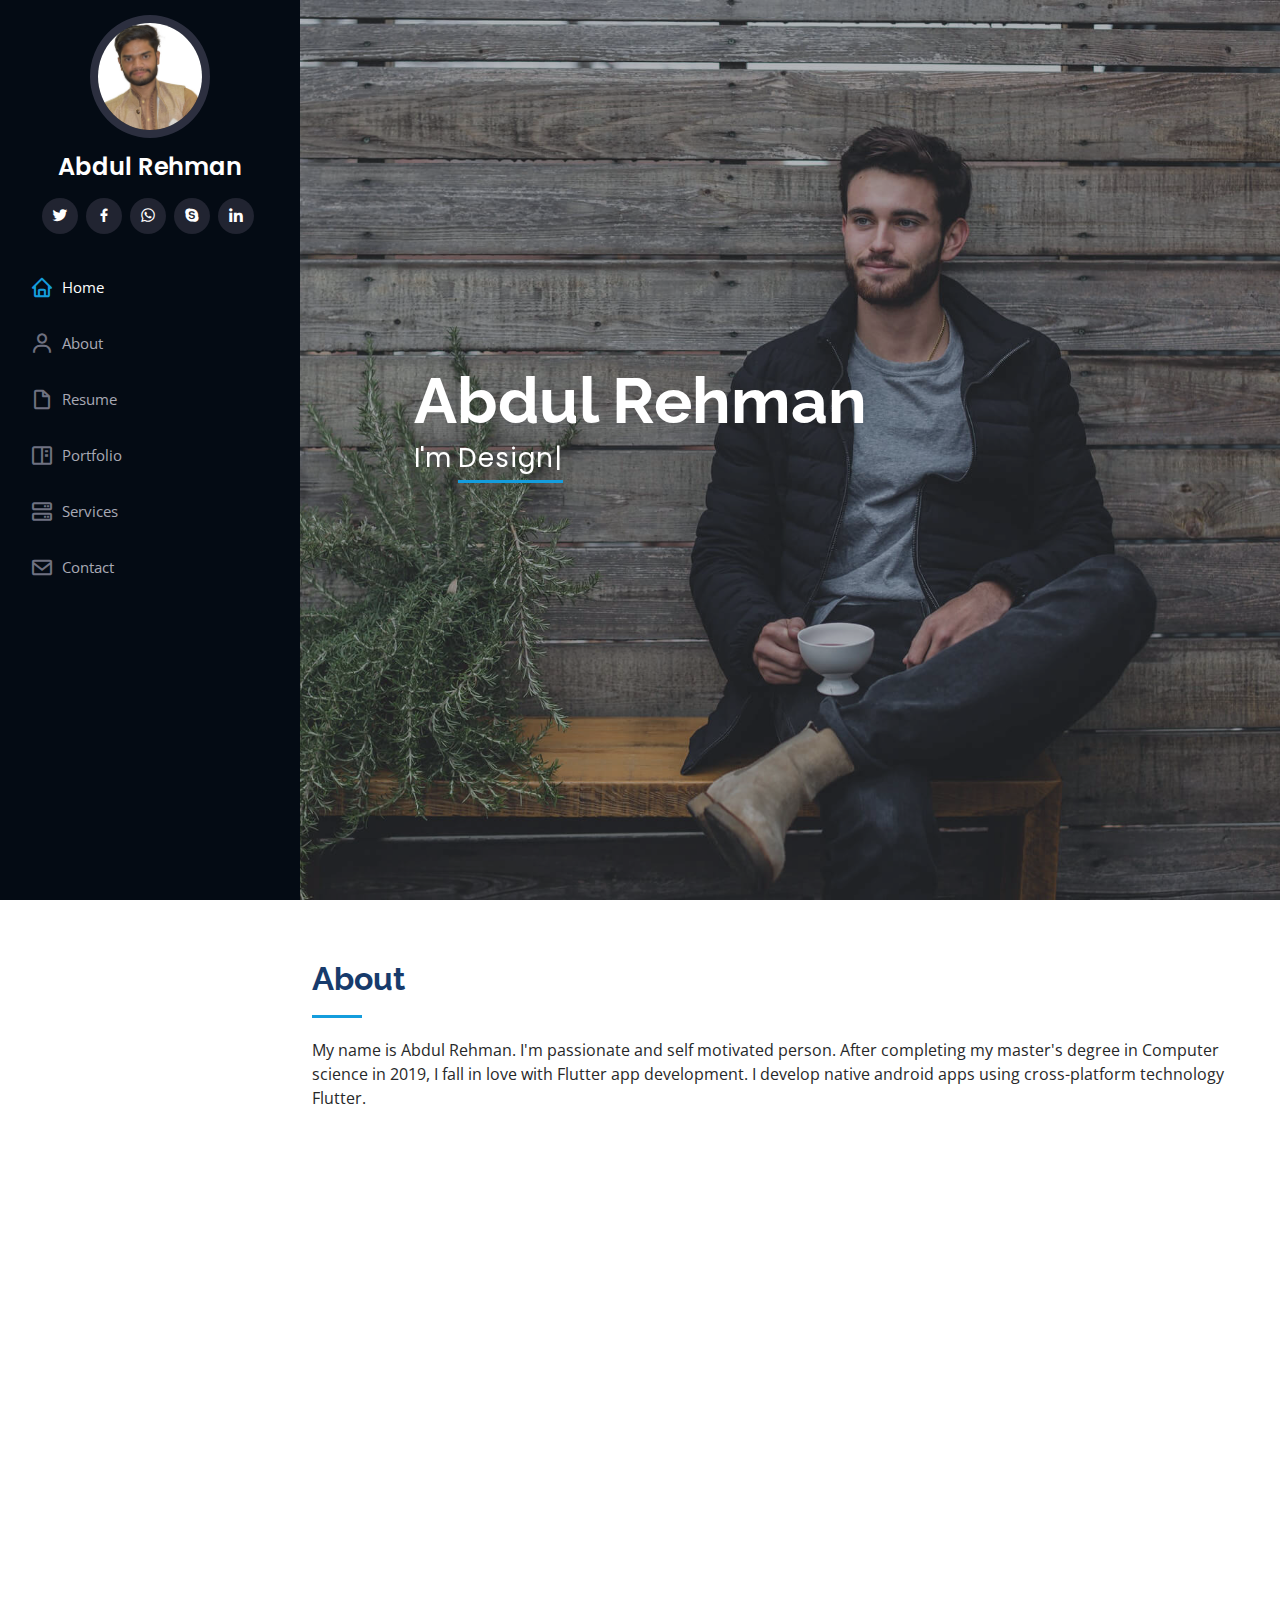
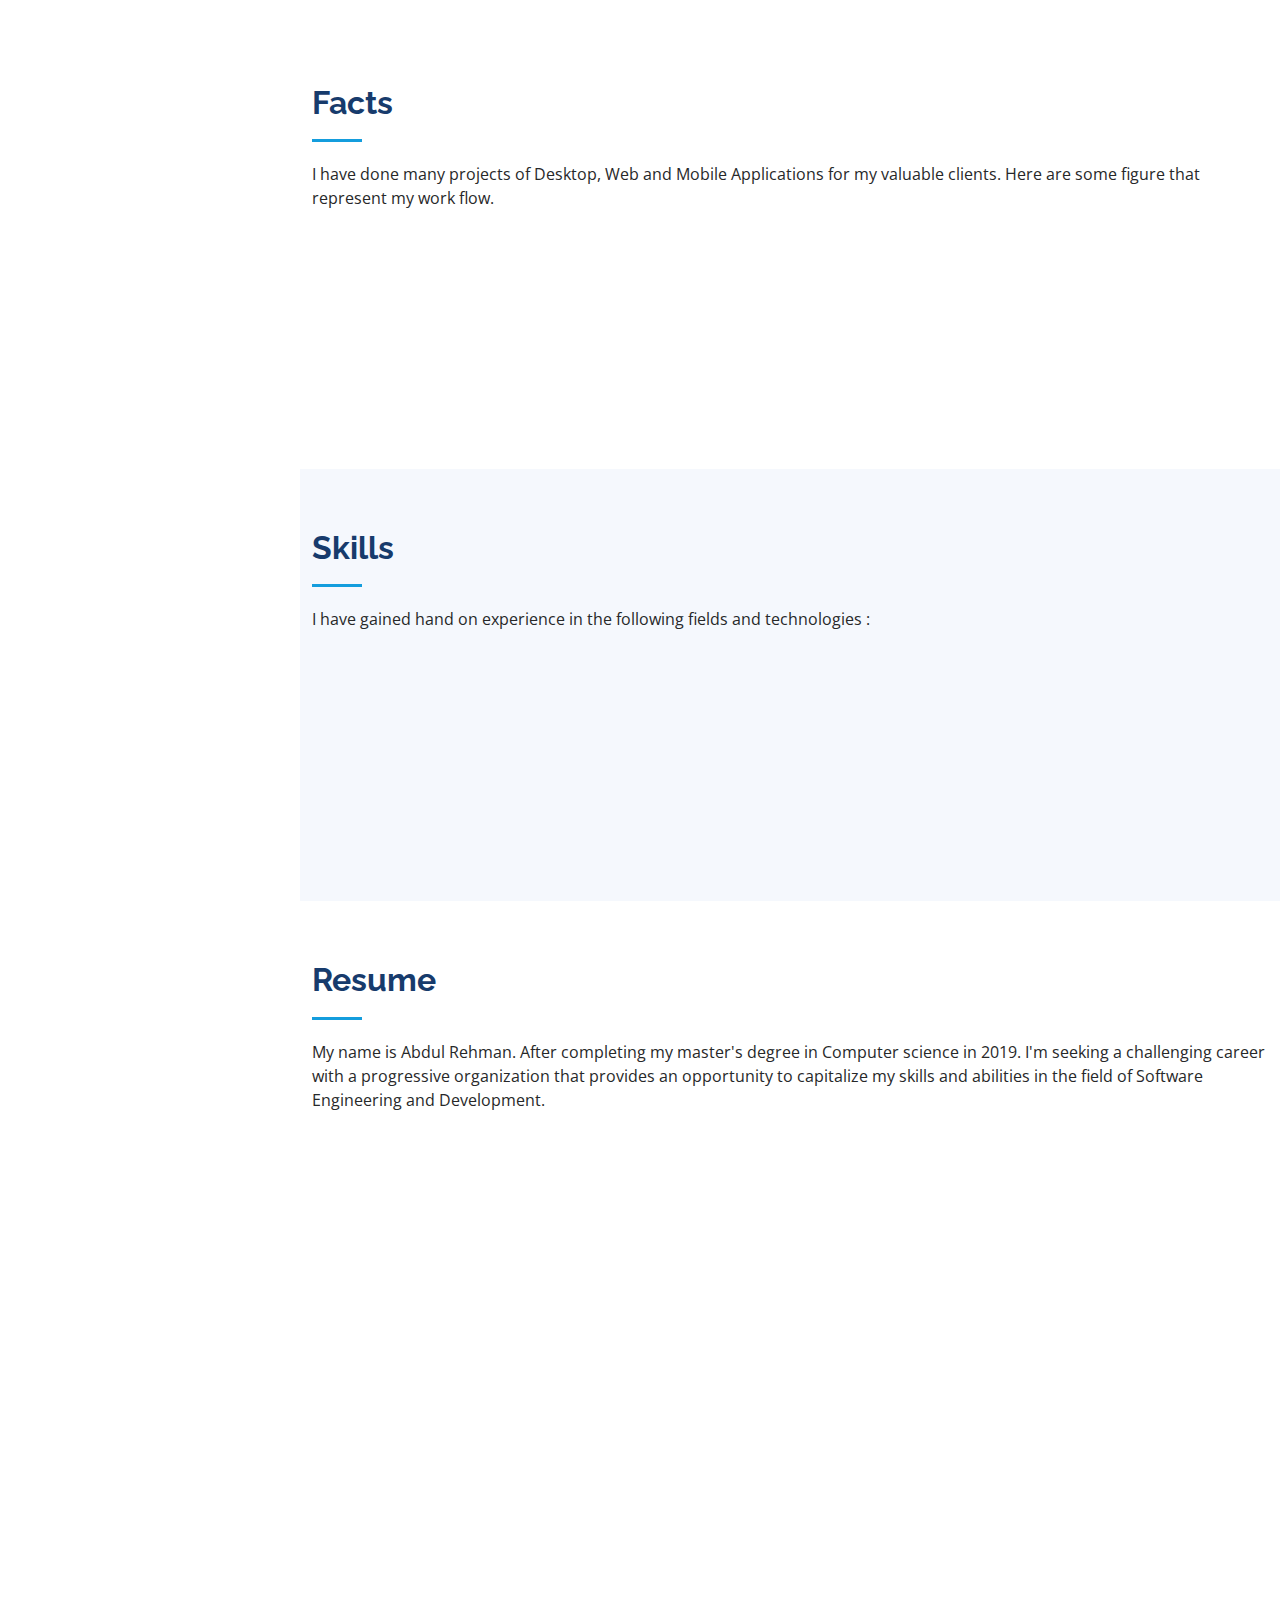
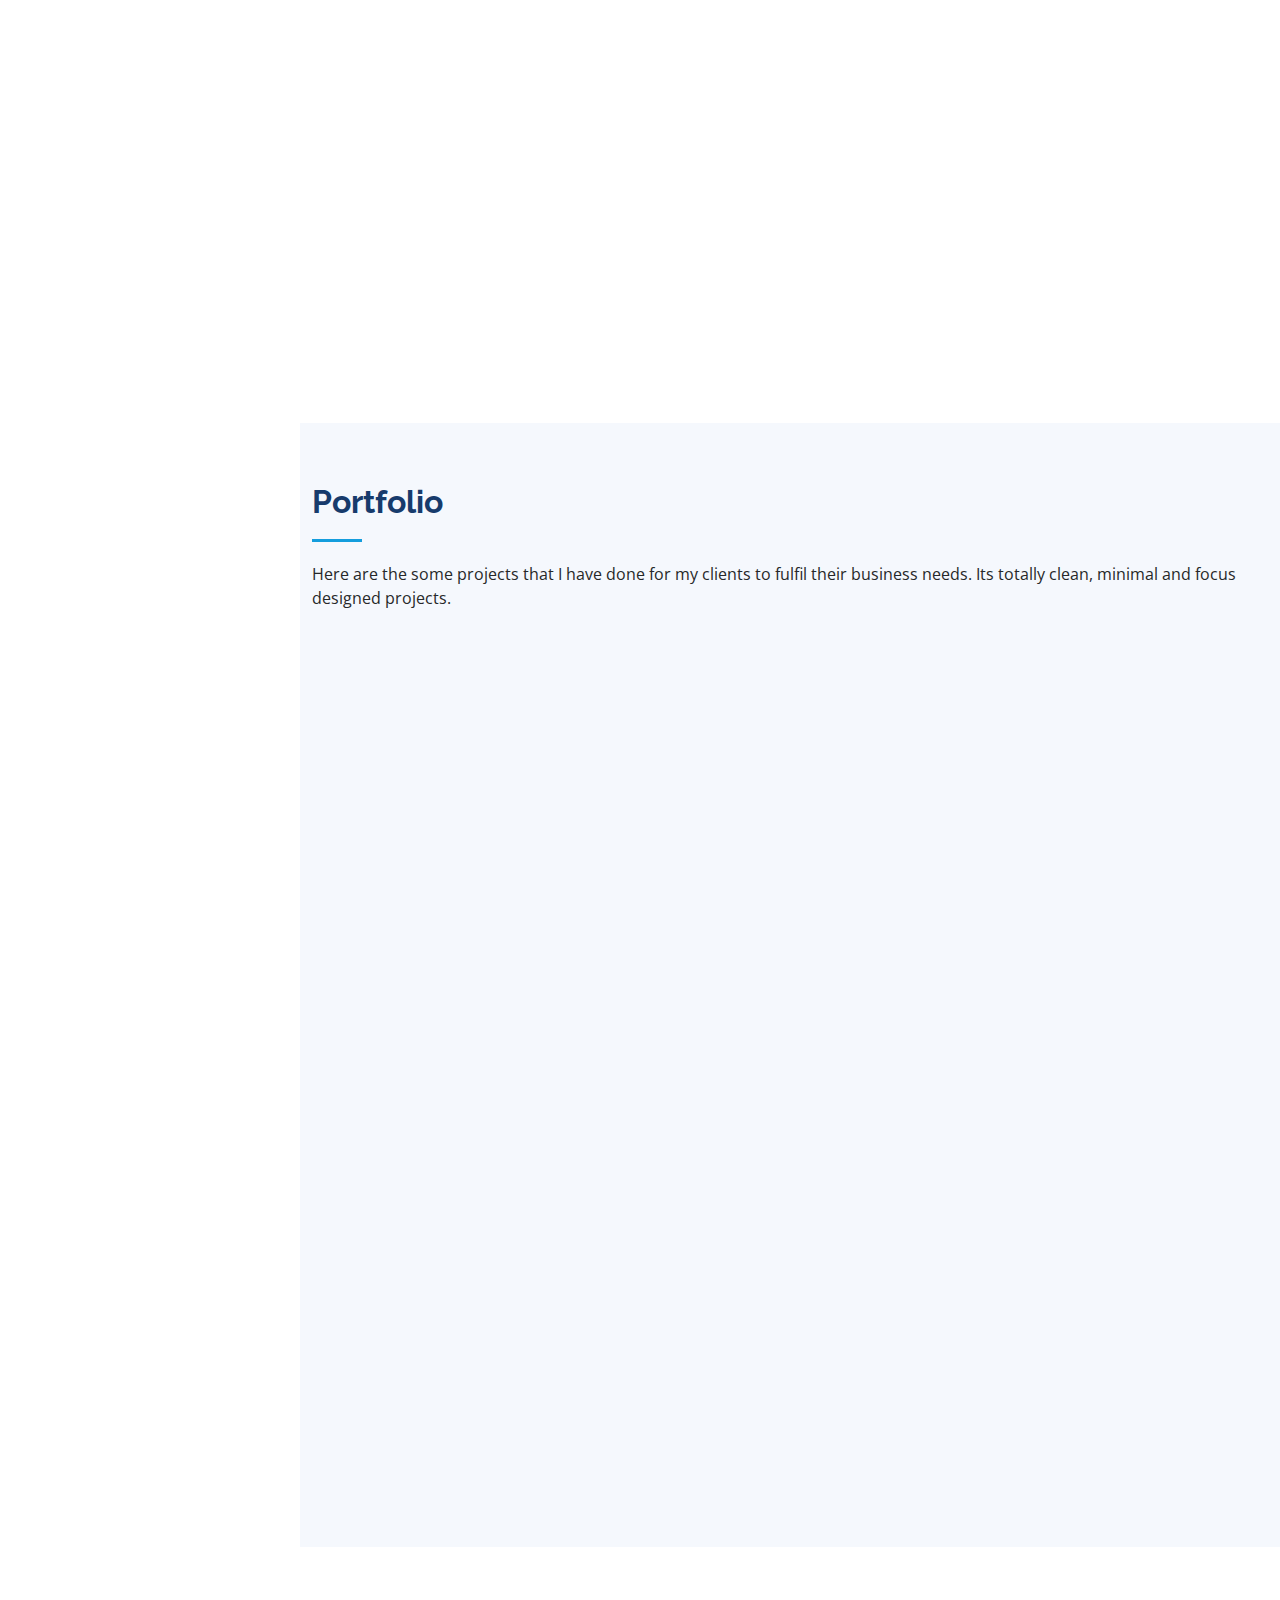
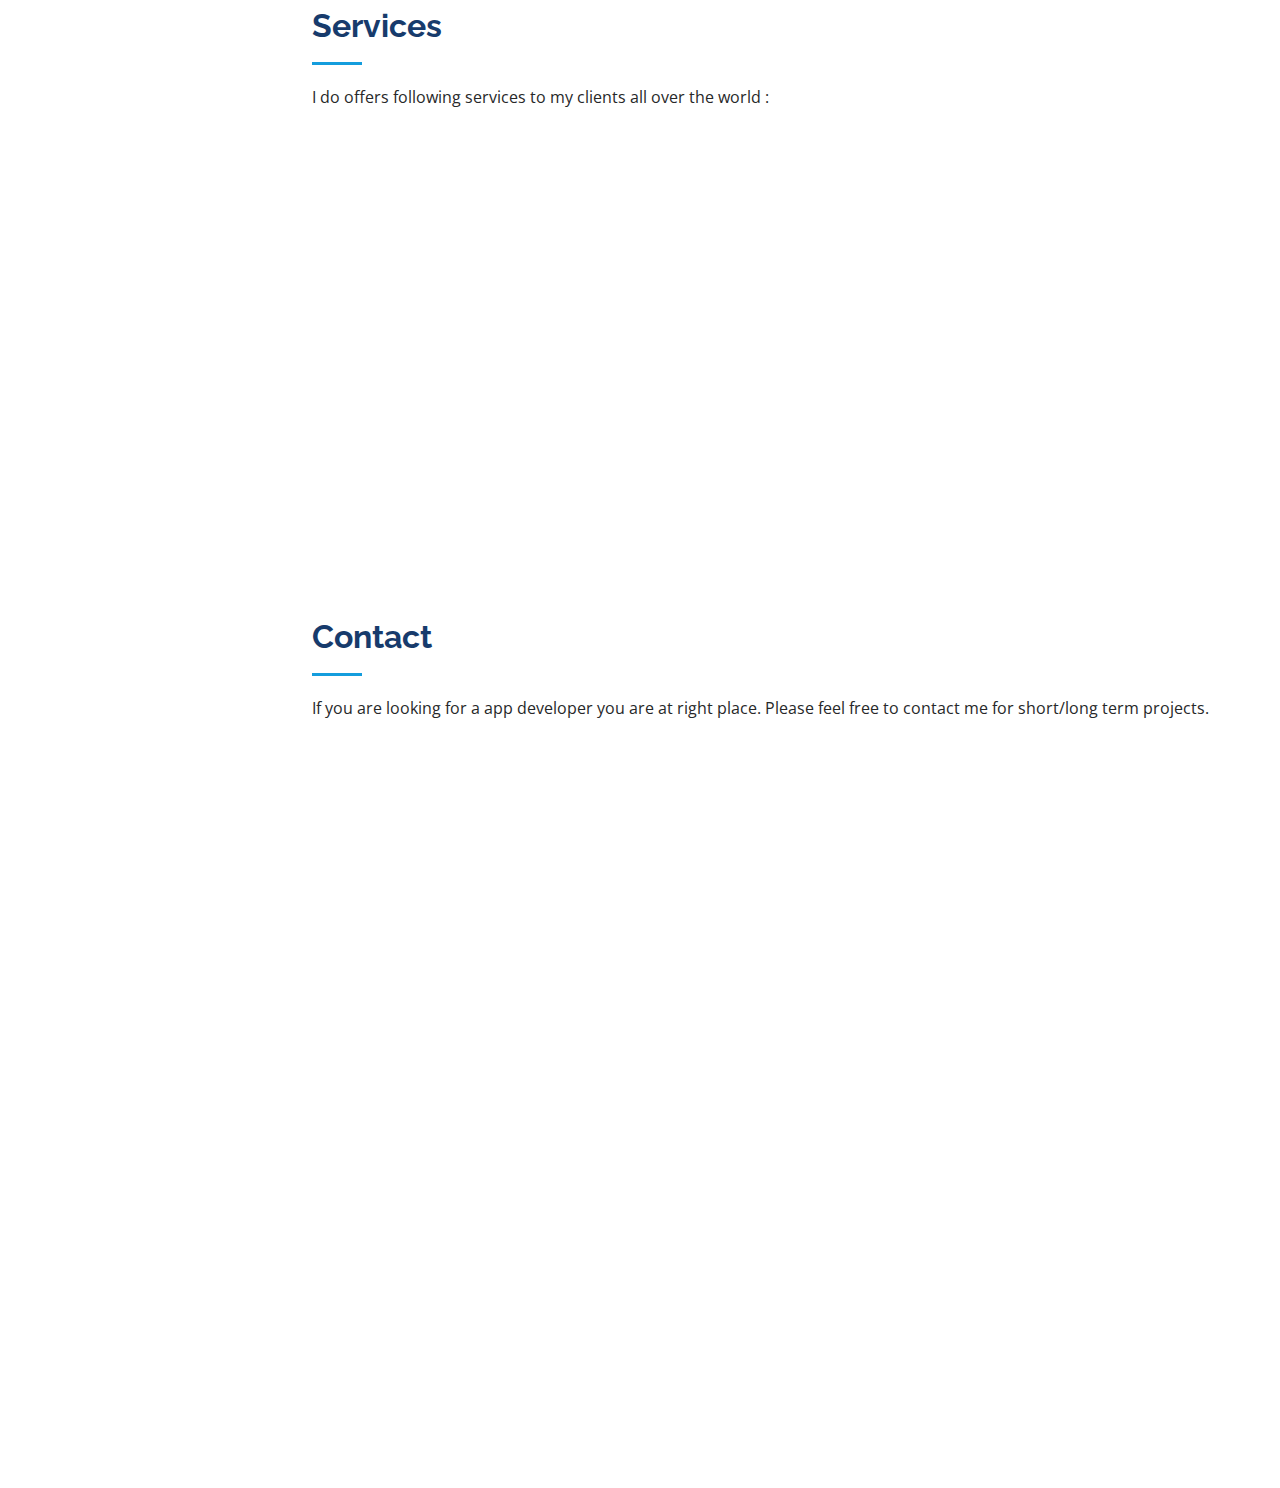
==== index.html @ ea5518a9 "intial commit" ====
<!DOCTYPE html>
<html lang="en">

<head>
  <meta charset="utf-8">
  <meta content="width=device-width, initial-scale=1.0" name="viewport">

  <title>ABDUL REHMAN - Software Developer</title>
  <meta content="" name="description">
  <meta content="" name="keywords">

  <!-- Favicons -->
  <link href="assets/img/favicon.png" rel="icon">
  <link href="assets/img/apple-touch-icon.png" rel="apple-touch-icon">

  <!-- Google Fonts -->
  <link href="https://fonts.googleapis.com/css?family=Open+Sans:300,300i,400,400i,600,600i,700,700i|Raleway:300,300i,400,400i,500,500i,600,600i,700,700i|Poppins:300,300i,400,400i,500,500i,600,600i,700,700i" rel="stylesheet">

  <!-- Vendor CSS Files -->
  <link href="assets/vendor/aos/aos.css" rel="stylesheet">
  <link href="assets/vendor/bootstrap/css/bootstrap.min.css" rel="stylesheet">
  <link href="assets/vendor/bootstrap-icons/bootstrap-icons.css" rel="stylesheet">
  <link href="assets/vendor/boxicons/css/boxicons.min.css" rel="stylesheet">
  <link href="assets/vendor/glightbox/css/glightbox.min.css" rel="stylesheet">
  <link href="assets/vendor/swiper/swiper-bundle.min.css" rel="stylesheet">

  <!-- Template Main CSS File -->
  <link href="assets/css/style.css" rel="stylesheet">

  
</head>

<body>

  <!-- ======= Mobile nav toggle button ======= -->
  <i class="bi bi-list mobile-nav-toggle d-xl-none"></i>

  <!-- ======= Header ======= -->
  <header id="header">
    <div class="d-flex flex-column">

      <div class="profile">
        <img src="assets/img/profile-img.jpg" alt="" class="img-fluid rounded-circle">
        <h1 class="text-light"><a href="index.html">Abdul Rehman</a></h1>
        <div class="social-links mt-3 text-center">
          <a href="https://twitter.com/mr_AbdulRehman1" class="twitter" target="new"><i class="bx bxl-twitter"></i></a>
          <a href="https://www.facebook.com/abdulrehman192" class="facebook" target="new"><i class="bx bxl-facebook"></i></a>
          <a href="https://wa.me/+923089098067" class="whatsapp" target="new"><i class="bx bxl-whatsapp"></i></a>
          <a href="mailto:mr.abdulrehman.ar@gmail.com" class="google-plus" target="new"><i class="bx bxl-skype"></i></a>
          <a href="https://www.linkedin.com/in/mr-abdulrehman/" class="linkedin" target="new"><i class="bx bxl-linkedin"></i></a>
        </div>
      </div>

      <nav id="navbar" class="nav-menu navbar">
        <ul>
          <li><a href="#hero" class="nav-link scrollto active"><i class="bx bx-home"></i> <span>Home</span></a></li>
          <li><a href="#about" class="nav-link scrollto"><i class="bx bx-user"></i> <span>About</span></a></li>
          <li><a href="#resume" class="nav-link scrollto"><i class="bx bx-file-blank"></i> <span>Resume</span></a></li>
          <li><a href="#portfolio" class="nav-link scrollto"><i class="bx bx-book-content"></i> <span>Portfolio</span></a></li>
          <li><a href="#services" class="nav-link scrollto"><i class="bx bx-server"></i> <span>Services</span></a></li>
          <li><a href="#contact" class="nav-link scrollto"><i class="bx bx-envelope"></i> <span>Contact</span></a></li>
        </ul>
      </nav><!-- .nav-menu -->
    </div>
  </header><!-- End Header -->

  <!-- ======= Hero Section ======= -->
  <section id="hero" class="d-flex flex-column justify-content-center align-items-center">
    <div class="hero-container" data-aos="fade-in">
      <h1>Abdul Rehman</h1>
      <p>I'm <span class="typed" data-typed-items="Designer, Developer, Freelancer, Programmer"></span></p>
    </div>
  </section><!-- End Hero -->

  <main id="main">

    <!-- ======= About Section ======= -->
    <section id="about" class="about">
      <div class="container">

        <div class="section-title">
          <h2>About</h2>
          <p>My name is Abdul Rehman. I'm passionate and self motivated person. After completing my master's degree in Computer science in 2019, I fall in love with Flutter app development. I develop native android apps using cross-platform technology Flutter. </p>
        </div>

        <div class="row">
          <div class="col-lg-4" data-aos="fade-right">
            <img src="assets/img/profile-img.jpg" class="img-fluid" alt="">
          </div>
          <div class="col-lg-8 pt-4 pt-lg-0 content" data-aos="fade-left">
            <h3>Software, Mobile App &amp; Web Developer.</h3>
            <p class="fst-italic">
              With over 5+ years of experience in software development and 2+ years of flutter development, I have been building desktop, mobile and web apps for my valuable clients across all over the world.
            </p>
            <div class="row">
              <div class="col-lg-6">
                <ul>
                  <li><i class="bi bi-chevron-right"></i> <strong>Birthday:</strong> <span>18 January 1997</span></li>
                  <li><i class="bi bi-chevron-right"></i> <strong>Website:</strong> <span>www.abdulrehman.com</span></li>
                  <li><i class="bi bi-chevron-right"></i> <strong>Phone:</strong> <span>+92 308 9098067</span></li>
                  <li><i class="bi bi-chevron-right"></i> <strong>City:</strong> <span>Okara, Punjab, Pakistan</span></li>
                </ul>
              </div>
              <div class="col-lg-6">
                <ul>
                  <li><i class="bi bi-chevron-right"></i> <strong>Age:</strong> <span>25</span></li>
                  <li><i class="bi bi-chevron-right"></i> <strong>Degree:</strong> <span>Master</span></li>
                  <li><i class="bi bi-chevron-right"></i> <strong>Email:</strong> <span>mr.abdulrehman.ar@gmail.com</span></li>
                  <li><i class="bi bi-chevron-right"></i> <strong>Freelance:</strong> <span>Available</span></li>
                </ul>
              </div>
            </div>
            <p>
              I have good knowledge of software engineering concepts and have a strong grip on fundamental programming as well as programming techniques. I'm good in OOP, Datastructure, Database, Design, Coding and graphic. 
              I'm seeking a challenging career with a progressive organization that
provides an opportunity to capitalize my skills and abilities in the
field of Software Engineering and Development.
            </p>
          </div>
        </div>

      </div>
    </section><!-- End About Section -->

    <!-- ======= Facts Section ======= -->
    <section id="facts" class="facts">
      <div class="container">

        <div class="section-title">
          <h2>Facts</h2>
          <p>I have done many projects of Desktop, Web and Mobile Applications for my valuable clients. Here are some figure that represent my work flow.</p>
        </div>

        <div class="row no-gutters">

          <div class="col-lg-3 col-md-6 d-md-flex align-items-md-stretch" data-aos="fade-up">
            <div class="count-box">
              <i class="bi bi-emoji-smile"></i>
              <span data-purecounter-start="0" data-purecounter-end="125" data-purecounter-duration="1" class="purecounter"></span>
              <p><strong>Happy Clients</strong> across the world</p>
            </div>
          </div>

          <div class="col-lg-3 col-md-6 d-md-flex align-items-md-stretch" data-aos="fade-up" data-aos-delay="100">
            <div class="count-box">
              <i class="bi bi-journal-richtext"></i>
              <span data-purecounter-start="0" data-purecounter-end="215" data-purecounter-duration="1" class="purecounter"></span>
              <p><strong>Projects</strong> done for my valuable clients</p>
            </div>
          </div>

          <div class="col-lg-3 col-md-6 d-md-flex align-items-md-stretch" data-aos="fade-up" data-aos-delay="200">
            <div class="count-box">
              <i class="bi bi-headset"></i>
              <span data-purecounter-start="0" data-purecounter-end="1500" data-purecounter-duration="1" class="purecounter"></span>
              <p><strong>Hours Of Support</strong> served to the existing clients</p>
            </div>
          </div>

          <div class="col-lg-3 col-md-6 d-md-flex align-items-md-stretch" data-aos="fade-up" data-aos-delay="300">
            <div class="count-box">
              <i class="bi bi-people"></i>
              <span data-purecounter-start="0" data-purecounter-end="15" data-purecounter-duration="1" class="purecounter"></span>
              <p><strong>Hard Workers</strong> doing thier best to meet client's needs</p>
            </div>
          </div>

        </div>

      </div>
    </section><!-- End Facts Section -->

    <!-- ======= Skills Section ======= -->
    <section id="skills" class="skills section-bg">
      <div class="container">

        <div class="section-title">
          <h2>Skills</h2>
          <p>I have gained hand on experience in the following fields and technologies :</p>
        </div>

        <div class="row skills-content">

          <div class="col-lg-6" data-aos="fade-up">

            <div class="progress">
              <span class="skill">Flutter <i class="val">100%</i></span>
              <div class="progress-bar-wrap">
                <div class="progress-bar" role="progressbar" aria-valuenow="100" aria-valuemin="0" aria-valuemax="100"></div>
              </div>
            </div>

            <div class="progress">
              <span class="skill">C#.Net <i class="val">90%</i></span>
              <div class="progress-bar-wrap">
                <div class="progress-bar" role="progressbar" aria-valuenow="90" aria-valuemin="0" aria-valuemax="100"></div>
              </div>
            </div>

            <div class="progress">
              <span class="skill">Database <i class="val">100%</i></span>
              <div class="progress-bar-wrap">
                <div class="progress-bar" role="progressbar" aria-valuenow="100" aria-valuemin="0" aria-valuemax="100"></div>
              </div>
            </div>

            

          </div>

          <div class="col-lg-6" data-aos="fade-up" data-aos-delay="100">

            <div class="progress">
              <span class="skill">Dart <i class="val">100%</i></span>
              <div class="progress-bar-wrap">
                <div class="progress-bar" role="progressbar" aria-valuenow="100" aria-valuemin="0" aria-valuemax="100"></div>
              </div>
            </div>

            <div class="progress">
              <span class="skill">Web Development <i class="val">80%</i></span>
              <div class="progress-bar-wrap">
                <div class="progress-bar" role="progressbar" aria-valuenow="80" aria-valuemin="0" aria-valuemax="100"></div>
              </div>
            </div>

            

            <div class="progress">
              <span class="skill">Photoshop <i class="val">55%</i></span>
              <div class="progress-bar-wrap">
                <div class="progress-bar" role="progressbar" aria-valuenow="55" aria-valuemin="0" aria-valuemax="100"></div>
              </div>
            </div>

          </div>

        </div>

      </div>
    </section><!-- End Skills Section -->

    <!-- ======= Resume Section ======= -->
    <section id="resume" class="resume">
      <div class="container">

        <div class="section-title">
          <h2>Resume</h2>
          <p>My name is Abdul Rehman. After completing my master's degree in Computer science in 2019. I'm seeking a challenging career with a progressive organization that provides an opportunity to capitalize my skills and abilities in the field of Software Engineering and Development.</p>
        </div>

        <div class="row">
          <div class="col-lg-6" data-aos="fade-up">
            <h3 class="resume-title">Sumary</h3>
            <div class="resume-item pb-0">
              <h4>Abdul Rehman</h4>
              <p><em>Innovative and deadline-driven App Developer with 5+ years of experience designing and developing user-centered software and mobile apps from initial concept to final, polished deliverable.</em></p>
              <ul>
                <li>Okara, Punjab, Pakistan</li>
                <li>(92) 308-9098067</li>
                <li>mr.abdulrehman.ar.com</li>
              </ul>
            </div>

            <h3 class="resume-title">Education</h3>
            <div class="resume-item">
              <h4>Bechelor of Computer Science</h4>
              <h5>2019 - 2021</h5>
              <p><em>Bahauddin Zakariya University, Multan, Pakistan</em></p>
              <p>I have done my bechelor in the field of computer science and engineering. I have learned programming, development, database and design very well during my academic session. I passed my final exams with good score.</p>
            </div>
            <div class="resume-item">
              <h4>Pre-Engineering  --  Intermediate</h4>
              <h5>2013 - 2015</h5>
              <p><em>Govt. Associate College, Okara</em></p>
              <p>I have done my intermediate with pre engineering subjects and earn good scores in the final examination</p>
            </div>
          </div>
          <div class="col-lg-6" data-aos="fade-up" data-aos-delay="100">
            <h3 class="resume-title">Professional Experience</h3>
            <div class="resume-item">
              <h4>Mobile App Developer/h4>
              <h5>2021 - Present</h5>
              <p><em>Skills Varian, Okara</em></p>
              <ul>
                <li>Lead in the design, development, and implementation of the apps, layout, and production communication materials</li>
                <li>Delegate tasks to the 7 members of the design team and provide counsel on all aspects of the project. </li>
                <li>Supervise the assessment of all app materials in order to ensure quality and accuracy of the design</li>
                <li>Oversee the efficient use of production project budgets ranging from $2,000 - $25,000</li>
              </ul>
            </div>
            <div class="resume-item">
              <h4>Software Engineer</h4>
              <h5>2017 - 2020</h5>
              <p><em>Professional Tech, Okara</em></p>
              <ul>
                <li>Developed numerous marketing programs (Social, E-commerce, Delivery, Business, and personal apps).</li>
                <li>Managed up to 5 projects or tasks at a given time while under pressure</li>
                <li>Recommended and consulted with clients on the most appropriate app developer</li>
                <li>Created 4+ mobile apps during a month to meet the client's needs</li>
              </ul>
            </div>
          </div>
        </div>

      </div>
    </section><!-- End Resume Section -->

    <!-- ======= Portfolio Section ======= -->
    <section id="portfolio" class="portfolio section-bg">
      <div class="container">

        <div class="section-title">
          <h2>Portfolio</h2>
          <p>Here are the some projects that I have done for my clients to fulfil their business needs. Its totally clean, minimal and focus designed projects.</p>
        </div>

        <div class="row" data-aos="fade-up">
          <div class="col-lg-12 d-flex justify-content-center">
            <ul id="portfolio-flters">
              <li data-filter="*" class="filter-active">All</li>
              <li data-filter=".filter-app">App</li>
              <li data-filter=".filter-web">Web</li>
            </ul>
          </div>
        </div>

        <div class="row portfolio-container" data-aos="fade-up" data-aos-delay="100">

          <div class="col-lg-4 col-md-6 portfolio-item filter-app">
            <div class="portfolio-wrap">
              <img src="assets/img/portfolio/1.png" class="img-fluid" alt="">
              <div class="portfolio-links">
                <a href="assets/img/portfolio/1.png" data-gallery="portfolioGallery" class="portfolio-lightbox" title="Real Estate Application"><i class="bx bx-plus"></i></a>
                <!-- <a href="portfolio-details.html" title="More Details"><i class="bx bx-link"></i></a> -->
              </div>
            </div>
          </div>

          <div class="col-lg-4 col-md-6 portfolio-item filter-web">
            <div class="portfolio-wrap">
              <img src="assets/img/portfolio/0.png" class="img-fluid" alt="">
              <div class="portfolio-links">
                <a href="assets/img/portfolio/0.png" data-gallery="portfolioGallery" class="portfolio-lightbox" title="Furniture E-commerce Website"><i class="bx bx-plus"></i></a>
                <!-- <a href="portfolio-details.html" title="More Details"><i class="bx bx-link"></i></a> -->
              </div>
            </div>
          </div>

          <div class="col-lg-4 col-md-6 portfolio-item filter-app">
            <div class="portfolio-wrap">
              <img src="assets/img/portfolio/3.png" class="img-fluid" alt="">
              <div class="portfolio-links">
                <a href="assets/img/portfolio/3.png" data-gallery="portfolioGallery" class="portfolio-lightbox" title="E-commerce Application"><i class="bx bx-plus"></i></a>
                <!-- <a href="portfolio-details.html" title="More Details"><i class="bx bx-link"></i></a> -->
              </div>
            </div>
          </div>

          <div class="col-lg-4 col-md-6 portfolio-item filter-app">
            <div class="portfolio-wrap">
              <img src="assets/img/portfolio/2.png" class="img-fluid" alt="">
              <div class="portfolio-links">
                <a href="assets/img/portfolio/2.png data-gallery="portfolioGallery" class="portfolio-lightbox" title="Social Application"><i class="bx bx-plus"></i></a>
                <!-- <a href="portfolio-details.html" title="More Details"><i class="bx bx-link"></i></a> -->
              </div>
            </div>
          </div>

          <div class="col-lg-4 col-md-6 portfolio-item filter-web">
            <div class="portfolio-wrap">
              <img src="assets/img/portfolio/8.png" class="img-fluid" alt="">
              <div class="portfolio-links">
                <a href="assets/img/portfolio/8.png" data-gallery="portfolioGallery" class="portfolio-lightbox" title="Business Website"><i class="bx bx-plus"></i></a>
                <!-- <a href="portfolio-details.html" title="More Details"><i class="bx bx-link"></i></a> -->
              </div>
            </div>
          </div>

          <div class="col-lg-4 col-md-6 portfolio-item filter-app">
            <div class="portfolio-wrap">
              <img src="assets/img/portfolio/4.png" class="img-fluid" alt="">
              <div class="portfolio-links">
                <a href="assets/img/portfolio/4.png" data-gallery="portfolioGallery" class="portfolio-lightbox" title="Delivery Application"><i class="bx bx-plus"></i></a>
                <!-- <a href="portfolio-details.html" title="More Details"><i class="bx bx-link"></i></a> -->
              </div>
            </div>
          </div>

          <div class="col-lg-4 col-md-6 portfolio-item filter-app">
            <div class="portfolio-wrap">
              <img src="assets/img/portfolio/5.png" class="img-fluid" alt="">
              <div class="portfolio-links">
                <a href="assets/img/portfolio/5.png" data-gallery="portfolioGallery" class="portfolio-lightbox" title="Food Delivery Application"><i class="bx bx-plus"></i></a>
                <!-- <a href="portfolio-details.html" title="More Details"><i class="bx bx-link"></i></a> -->
              </div>
            </div>
          </div>

          <div class="col-lg-4 col-md-6 portfolio-item filter-app">
            <div class="portfolio-wrap">
              <img src="assets/img/portfolio/6.png" class="img-fluid" alt="">
              <div class="portfolio-links">
                <a href="assets/img/portfolio/6.png" data-gallery="portfolioGallery" class="portfolio-lightbox" title="Business Application"><i class="bx bx-plus"></i></a>
                <!-- <a href="portfolio-details.html" title="More Details"><i class="bx bx-link"></i></a> -->
              </div>
            </div>
          </div>

          <div class="col-lg-4 col-md-6 portfolio-item filter-app">
            <div class="portfolio-wrap">
              <img src="assets/img/portfolio/7.png" class="img-fluid" alt="">
              <div class="portfolio-links">
                <a href="assets/img/portfolio/7.png" data-gallery="portfolioGallery" class="portfolio-lightbox" title="Expense Manager Application"><i class="bx bx-plus"></i></a>
                <!-- <a href="portfolio-details.html" title="More Details"><i class="bx bx-link"></i></a> -->
              </div>
            </div>
          </div>

        </div>

      </div>
    </section><!-- End Portfolio Section -->

    <!-- ======= Services Section ======= -->
    <section id="services" class="services">
      <div class="container">

        <div class="section-title">
          <h2>Services</h2>
          <p>I do offers following services to my clients all over the world : </p>
        </div>

        <div class="row">
          <div class="col-lg-4 col-md-6 icon-box" data-aos="fade-up">
            <div class="icon"><i class="bi bi-briefcase"></i></div>
            <h4 class="title"><a href="">Android and IOS App Development</a></h4>
            <p class="description">I will do mobile app (both android and ios) development for you using Flutter.</p>
          </div>
          <div class="col-lg-4 col-md-6 icon-box" data-aos="fade-up" data-aos-delay="100">
            <div class="icon"><i class="bi bi-card-checklist"></i></div>
            <h4 class="title"><a href="">Mobile App Bug Fix</a></h4>
            <p class="description">I will fix all bugs and errors in your existing flutter mobile application</p>
          </div>
          <div class="col-lg-4 col-md-6 icon-box" data-aos="fade-up" data-aos-delay="200">
            <div class="icon"><i class="bi bi-bar-chart"></i></div>
            <h4 class="title"><a href="">Convert Your Website into Mobile App</a></h4>
            <p class="description">I will convert your website into flutter mobile app, whenever you change the web app will automatically updated.</p>
          </div>
          <div class="col-lg-4 col-md-6 icon-box" data-aos="fade-up" data-aos-delay="300">
            <div class="icon"><i class="bi bi-binoculars"></i></div>
            <h4 class="title"><a href="">Web App Development</a></h4>
            <p class="description">I will develop a website for your business with deployement of the web on your server</p>
          </div>
          <div class="col-lg-4 col-md-6 icon-box" data-aos="fade-up" data-aos-delay="400">
            <div class="icon"><i class="bi bi-brightness-high"></i></div>
            <h4 class="title"><a href="">Desktop App Development</a></h4>
            <p class="description">I will do the desktop development using C#.Net to fulfil your business needs.</p>
          </div>
          <div class="col-lg-4 col-md-6 icon-box" data-aos="fade-up" data-aos-delay="500">
            <div class="icon"><i class="bi bi-calendar4-week"></i></div>
            <h4 class="title"><a href="">Graphic Design</a></h4>
            <p class="description">I will do graphic work like photo editing, logo design, brochure and visiting card designing for your business</p>
          </div>
        </div>

      </div>
    </section><!-- End Services Section -->

   

    <!-- ======= Contact Section ======= -->
    <section id="contact" class="contact">
      <div class="container">

        <div class="section-title">
          <h2>Contact</h2>
          <p>If you are looking for a app developer you are at right place. Please feel free to contact me for short/long term projects.</p>
        </div>

        <div class="row" data-aos="fade-in">

          <div class="col-lg-5 d-flex align-items-stretch">
            <div class="info">
              <div class="address">
                <a href="https://www.google.com/maps/place/Okara,+Punjab,+Pakistan/@30.8013986,73.3742571,12z/data=!3m1!4b1!4m5!3m4!1s0x3922a75d9a9639e5:0xa25a5b6b17fab12b!8m2!3d30.8138017!4d73.4533779" target="new"><i class="bi bi-geo-alt"></i></a>
                <h4>Location:</h4>
                <p>Okara, Punjab, Pakistan</p>
              </div>

              <div class="email">
                <a href="mailto:mr.abdulrehman.ar@gmail.com" target="new"><i class="bi bi-envelope"></i></a>
                <h4>Email:</h4>
                <p>mr.abdulrehman.ar@gmail.com</p>
              </div>

              <div class="phone">
                <a href="https://wa.me/+923089098067" target="new"><i class="bi bi-whatsapp"></i></a>
                <h4>Call:</h4>
                <p>+92 308 9098067</p>
              </div>
              <iframe src="https://www.google.com/maps/embed?pb=!1m18!1m12!1m3!1d109665.57824707216!2d73.37425768826347!3d30.801251170797787!2m3!1f0!2f0!3f0!3m2!1i1024!2i768!4f13.1!3m3!1m2!1s0x3922a75d9a9639e5%3A0xa25a5b6b17fab12b!2sOkara%2C%20Punjab!5e0!3m2!1sen!2s!4v1636225947644!5m2!1sen!2s" frameborder="0" style="border:0; width: 100%; height: 290px;" allowfullscreen></iframe>
            </div>

          </div>

          <div class="col-lg-7 mt-5 mt-lg-0 d-flex align-items-stretch">
            <form action="forms/contact.php" method="post" role="form" class="php-email-form">
              <div class="row">
                <div class="form-group col-md-6">
                  <label for="name">Your Name</label>
                  <input type="text" name="name" class="form-control" id="name" placeholder="Enter Your Name Here" required>
                </div>
                <div class="form-group col-md-6">
                  <label for="name">Your Email</label>
                  <input type="email" class="form-control" name="email" id="email" placeholder="Enter Your Email Here"  required>
                </div>
              </div>
              <div class="form-group">
                <label for="name">Subject</label>
                <input type="text" class="form-control" name="subject" id="subject" placeholder="Enter Your Subject Here"  required>
              </div>
              <div class="form-group">
                <label for="name">Message</label>
                <textarea class="form-control" name="message" id="message" rows="10" placeholder="Enter Your Message Here"  required></textarea>
              </div>
              <div class="my-3">
                <div class="loading">Loading</div>
                <div class="error-message"></div>
                <div class="sent-message">Your message has been sent. Thank you!</div>
              </div>
              <div class="text-center"><button type="submit" id="go">Send Message</button></div>
            </form>
          </div>

         
        </div>

      </div>
    </section><!-- End Contact Section -->

  </main><!-- End #main -->

  

  <a href="#" class="back-to-top d-flex align-items-center justify-content-center"><i class="bi bi-arrow-up-short"></i></a>

  <!-- Vendor JS Files -->
  <script src="assets/vendor/aos/aos.js"></script>
  <script src="assets/vendor/bootstrap/js/bootstrap.bundle.min.js"></script>
  <script src="assets/vendor/glightbox/js/glightbox.min.js"></script>
  <script src="assets/vendor/isotope-layout/isotope.pkgd.min.js"></script>
  <script src="assets/vendor/php-email-form/validate.js"></script>
  <script src="assets/vendor/purecounter/purecounter.js"></script>
  <script src="assets/vendor/swiper/swiper-bundle.min.js"></script>
  <script src="assets/vendor/typed.js/typed.min.js"></script>
  <script src="assets/vendor/waypoints/noframework.waypoints.js"></script>

  <!-- Template Main JS File -->
  <script src="assets/js/main.js"></script>



</body>

</html>
---- assets/css/style.css ----
/*--------------------------------------------------------------
# General
--------------------------------------------------------------*/
body {
  font-family: "Open Sans", sans-serif;
  color: #272829;
}

a {
  color: #149ddd;
  text-decoration: none;
}

a:hover {
  color: #37b3ed;
  text-decoration: none;
}

h1, h2, h3, h4, h5, h6 {
  font-family: "Raleway", sans-serif;
}

/*--------------------------------------------------------------
# Back to top button
--------------------------------------------------------------*/
.back-to-top {
  position: fixed;
  visibility: hidden;
  opacity: 0;
  right: 15px;
  bottom: 15px;
  z-index: 996;
  background: #149ddd;
  width: 40px;
  height: 40px;
  border-radius: 50px;
  transition: all 0.4s;
}
.back-to-top i {
  font-size: 28px;
  color: #fff;
  line-height: 0;
}
.back-to-top:hover {
  background: #2eafec;
  color: #fff;
}
.back-to-top.active {
  visibility: visible;
  opacity: 1;
}

/*--------------------------------------------------------------
# Header
--------------------------------------------------------------*/
#header {
  position: fixed;
  top: 0;
  left: 0;
  bottom: 0;
  width: 300px;
  transition: all ease-in-out 0.5s;
  z-index: 9997;
  transition: all 0.5s;
  padding: 0 15px;
  background: #040b14;
  overflow-y: auto;
}
#header .profile img {
  margin: 15px auto;
  display: block;
  width: 120px;
  border: 8px solid #2c2f3f;
}
#header .profile h1 {
  font-size: 24px;
  margin: 0;
  padding: 0;
  font-weight: 600;
  -moz-text-align-last: center;
  text-align-last: center;
  font-family: "Poppins", sans-serif;
}
#header .profile h1 a, #header .profile h1 a:hover {
  color: #fff;
  text-decoration: none;
}
#header .profile .social-links a {
  font-size: 18px;
  display: inline-block;
  background: #212431;
  color: #fff;
  line-height: 1;
  padding: 8px 0;
  margin-right: 4px;
  border-radius: 50%;
  text-align: center;
  width: 36px;
  height: 36px;
  transition: 0.3s;
}
#header .profile .social-links a:hover {
  background: #149ddd;
  color: #fff;
  text-decoration: none;
}

#main {
  margin-left: 300px;
}

@media (max-width: 1199px) {
  #header {
    left: -300px;
  }

  #main {
    margin-left: 0;
  }
}
/*--------------------------------------------------------------
# Navigation Menu
--------------------------------------------------------------*/
/* Desktop Navigation */
.nav-menu {
  padding: 30px 0 0 0;
}
.nav-menu * {
  margin: 0;
  padding: 0;
  list-style: none;
}
.nav-menu > ul > li {
  position: relative;
  white-space: nowrap;
}
.nav-menu a, .nav-menu a:focus {
  display: flex;
  align-items: center;
  color: #a8a9b4;
  padding: 12px 15px;
  margin-bottom: 8px;
  transition: 0.3s;
  font-size: 15px;
}
.nav-menu a i, .nav-menu a:focus i {
  font-size: 24px;
  padding-right: 8px;
  color: #6f7180;
}
.nav-menu a:hover, .nav-menu .active, .nav-menu .active:focus, .nav-menu li:hover > a {
  text-decoration: none;
  color: #fff;
}
.nav-menu a:hover i, .nav-menu .active i, .nav-menu .active:focus i, .nav-menu li:hover > a i {
  color: #149ddd;
}

/* Mobile Navigation */
.mobile-nav-toggle {
  position: fixed;
  right: 15px;
  top: 15px;
  z-index: 9998;
  border: 0;
  font-size: 24px;
  transition: all 0.4s;
  outline: none !important;
  background-color: #149ddd;
  color: #fff;
  width: 40px;
  height: 40px;
  display: inline-flex;
  align-items: center;
  justify-content: center;
  line-height: 0;
  border-radius: 50px;
  cursor: pointer;
}

.mobile-nav-active {
  overflow: hidden;
}
.mobile-nav-active #header {
  left: 0;
}

/*--------------------------------------------------------------
# Hero Section
--------------------------------------------------------------*/
#hero {
  width: 100%;
  height: 100vh;
  background: url("../img/hero-bg.jpg") top center;
  background-size: cover;
}
#hero:before {
  content: "";
  background: rgba(5, 13, 24, 0.3);
  position: absolute;
  bottom: 0;
  top: 0;
  left: 0;
  right: 0;
  z-index: 1;
}
#hero .hero-container {
  position: relative;
  z-index: 2;
  min-width: 300px;
}
#hero h1 {
  margin: 0 0 10px 0;
  font-size: 64px;
  font-weight: 700;
  line-height: 56px;
  color: #fff;
}
#hero p {
  color: #fff;
  margin-bottom: 50px;
  font-size: 26px;
  font-family: "Poppins", sans-serif;
}
#hero p span {
  color: #fff;
  padding-bottom: 4px;
  letter-spacing: 1px;
  border-bottom: 3px solid #149ddd;
}
@media (min-width: 1024px) {
  #hero {
    background-attachment: fixed;
  }
}
@media (max-width: 768px) {
  #hero h1 {
    font-size: 28px;
    line-height: 36px;
  }
  #hero h2 {
    font-size: 18px;
    line-height: 24px;
    margin-bottom: 30px;
  }
}

/*--------------------------------------------------------------
# Sections General
--------------------------------------------------------------*/
section {
  padding: 60px 0;
  overflow: hidden;
}

.section-bg {
  background: #f5f8fd;
}

.section-title {
  padding-bottom: 30px;
}
.section-title h2 {
  font-size: 32px;
  font-weight: bold;
  margin-bottom: 20px;
  padding-bottom: 20px;
  position: relative;
  color: #173b6c;
}
.section-title h2::after {
  content: "";
  position: absolute;
  display: block;
  width: 50px;
  height: 3px;
  background: #149ddd;
  bottom: 0;
  left: 0;
}
.section-title p {
  margin-bottom: 0;
}

/*--------------------------------------------------------------
# About
--------------------------------------------------------------*/
.about .content h3 {
  font-weight: 700;
  font-size: 26px;
  color: #173b6c;
}
.about .content ul {
  list-style: none;
  padding: 0;
}
.about .content ul li {
  margin-bottom: 20px;
  display: flex;
  align-items: center;
}
.about .content ul strong {
  margin-right: 10px;
}
.about .content ul i {
  font-size: 16px;
  margin-right: 5px;
  color: #149ddd;
  line-height: 0;
}
.about .content p:last-child {
  margin-bottom: 0;
}

/*--------------------------------------------------------------
# Facts
--------------------------------------------------------------*/
.facts {
  padding-bottom: 30px;
}
.facts .count-box {
  padding: 30px;
  width: 100%;
}
.facts .count-box i {
  display: block;
  font-size: 44px;
  color: #149ddd;
  float: left;
  line-height: 0;
}
.facts .count-box span {
  font-size: 48px;
  line-height: 40px;
  display: block;
  font-weight: 700;
  color: #050d18;
  margin-left: 60px;
}
.facts .count-box p {
  padding: 15px 0 0 0;
  margin: 0 0 0 60px;
  font-family: "Raleway", sans-serif;
  font-size: 14px;
  color: #122f57;
}
.facts .count-box a {
  font-weight: 600;
  display: block;
  margin-top: 20px;
  color: #122f57;
  font-size: 15px;
  font-family: "Poppins", sans-serif;
  transition: ease-in-out 0.3s;
}
.facts .count-box a:hover {
  color: #1f5297;
}

/*--------------------------------------------------------------
# Akills
--------------------------------------------------------------*/
.skills .progress {
  height: 60px;
  display: block;
  background: none;
  border-radius: 0;
}
.skills .progress .skill {
  padding: 0;
  margin: 0 0 6px 0;
  text-transform: uppercase;
  display: block;
  font-weight: 600;
  font-family: "Poppins", sans-serif;
  color: #050d18;
}
.skills .progress .skill .val {
  float: right;
  font-style: normal;
}
.skills .progress-bar-wrap {
  background: #dce8f8;
  height: 10px;
}
.skills .progress-bar {
  width: 1px;
  height: 10px;
  transition: 0.9s;
  background-color: #149ddd;
}

/*--------------------------------------------------------------
# Resume
--------------------------------------------------------------*/
.resume .resume-title {
  font-size: 26px;
  font-weight: 700;
  margin-top: 20px;
  margin-bottom: 20px;
  color: #050d18;
}
.resume .resume-item {
  padding: 0 0 20px 20px;
  margin-top: -2px;
  border-left: 2px solid #1f5297;
  position: relative;
}
.resume .resume-item h4 {
  line-height: 18px;
  font-size: 18px;
  font-weight: 600;
  text-transform: uppercase;
  font-family: "Poppins", sans-serif;
  color: #050d18;
  margin-bottom: 10px;
}
.resume .resume-item h5 {
  font-size: 16px;
  background: #e4edf9;
  padding: 5px 15px;
  display: inline-block;
  font-weight: 600;
  margin-bottom: 10px;
}
.resume .resume-item ul {
  padding-left: 20px;
}
.resume .resume-item ul li {
  padding-bottom: 10px;
}
.resume .resume-item:last-child {
  padding-bottom: 0;
}
.resume .resume-item::before {
  content: "";
  position: absolute;
  width: 16px;
  height: 16px;
  border-radius: 50px;
  left: -9px;
  top: 0;
  background: #fff;
  border: 2px solid #1f5297;
}

/*--------------------------------------------------------------
# Portfolio
--------------------------------------------------------------*/
.portfolio .portfolio-item {
  margin-bottom: 30px;
}
.portfolio #portfolio-flters {
  padding: 0;
  margin: 0 auto 35px auto;
  list-style: none;
  text-align: center;
  background: #fff;
  border-radius: 50px;
  padding: 2px 15px;
}
.portfolio #portfolio-flters li {
  cursor: pointer;
  display: inline-block;
  padding: 10px 15px 8px 15px;
  font-size: 14px;
  font-weight: 600;
  line-height: 1;
  text-transform: uppercase;
  color: #272829;
  margin-bottom: 5px;
  transition: all 0.3s ease-in-out;
}
.portfolio #portfolio-flters li:hover, .portfolio #portfolio-flters li.filter-active {
  color: #149ddd;
}
.portfolio #portfolio-flters li:last-child {
  margin-right: 0;
}
.portfolio .portfolio-wrap {
  transition: 0.3s;
  position: relative;
  overflow: hidden;
  z-index: 1;
}
.portfolio .portfolio-wrap::before {
  content: "";
  background: rgba(255, 255, 255, 0.5);
  position: absolute;
  left: 0;
  right: 0;
  top: 0;
  bottom: 0;
  transition: all ease-in-out 0.3s;
  z-index: 2;
  opacity: 0;
}
.portfolio .portfolio-wrap .portfolio-links {
  opacity: 1;
  left: 0;
  right: 0;
  bottom: -60px;
  z-index: 3;
  position: absolute;
  transition: all ease-in-out 0.3s;
  display: flex;
  justify-content: center;
}
.portfolio .portfolio-wrap .portfolio-links a {
  color: #fff;
  font-size: 28px;
  text-align: center;
  background: rgba(20, 157, 221, 0.75);
  transition: 0.3s;
  width: 50%;
}
.portfolio .portfolio-wrap .portfolio-links a:hover {
  background: rgba(20, 157, 221, 0.95);
}
.portfolio .portfolio-wrap .portfolio-links a + a {
  border-left: 1px solid #37b3ed;
}
.portfolio .portfolio-wrap:hover::before {
  top: 0;
  left: 0;
  right: 0;
  bottom: 0;
  opacity: 1;
}
.portfolio .portfolio-wrap:hover .portfolio-links {
  opacity: 1;
  bottom: 0;
}

/*--------------------------------------------------------------
# Portfolio Details
--------------------------------------------------------------*/
.portfolio-details {
  padding-top: 40px;
}
.portfolio-details .portfolio-details-slider img {
  width: 100%;
}
.portfolio-details .portfolio-details-slider .swiper-pagination {
  margin-top: 20px;
  position: relative;
}
.portfolio-details .portfolio-details-slider .swiper-pagination .swiper-pagination-bullet {
  width: 12px;
  height: 12px;
  background-color: #fff;
  opacity: 1;
  border: 1px solid #149ddd;
}
.portfolio-details .portfolio-details-slider .swiper-pagination .swiper-pagination-bullet-active {
  background-color: #149ddd;
}
.portfolio-details .portfolio-info {
  padding: 30px;
  box-shadow: 0px 0 30px rgba(5, 13, 24, 0.08);
}
.portfolio-details .portfolio-info h3 {
  font-size: 22px;
  font-weight: 700;
  margin-bottom: 20px;
  padding-bottom: 20px;
  border-bottom: 1px solid #eee;
}
.portfolio-details .portfolio-info ul {
  list-style: none;
  padding: 0;
  font-size: 15px;
}
.portfolio-details .portfolio-info ul li + li {
  margin-top: 10px;
}
.portfolio-details .portfolio-description {
  padding-top: 30px;
}
.portfolio-details .portfolio-description h2 {
  font-size: 26px;
  font-weight: 700;
  margin-bottom: 20px;
}
.portfolio-details .portfolio-description p {
  padding: 0;
}

/*--------------------------------------------------------------
# Services
--------------------------------------------------------------*/
.services .icon-box {
  margin-bottom: 20px;
}
.services .icon {
  float: left;
  display: flex;
  align-items: center;
  justify-content: center;
  width: 54px;
  height: 54px;
  background: #149ddd;
  border-radius: 50%;
  transition: 0.5s;
  border: 1px solid #149ddd;
}
.services .icon i {
  color: #fff;
  font-size: 24px;
  line-height: 0;
}
.services .icon-box:hover .icon {
  background: #fff;
}
.services .icon-box:hover .icon i {
  color: #149ddd;
}
.services .title {
  margin-left: 80px;
  font-weight: 700;
  margin-bottom: 15px;
  font-size: 18px;
}
.services .title a {
  color: #343a40;
}
.services .title a:hover {
  color: #149ddd;
}
.services .description {
  margin-left: 80px;
  line-height: 24px;
  font-size: 14px;
}

/*--------------------------------------------------------------
# Testimonials
--------------------------------------------------------------*/
.testimonials .testimonials-carousel, .testimonials .testimonials-slider {
  overflow: hidden;
}
.testimonials .testimonial-item {
  box-sizing: content-box;
  text-align: center;
  min-height: 320px;
}
.testimonials .testimonial-item .testimonial-img {
  width: 90px;
  border-radius: 50%;
  margin: 0 auto;
}
.testimonials .testimonial-item h3 {
  font-size: 18px;
  font-weight: bold;
  margin: 10px 0 5px 0;
  color: #111;
}
.testimonials .testimonial-item h4 {
  font-size: 14px;
  color: #999;
  margin: 0;
}
.testimonials .testimonial-item .quote-icon-left, .testimonials .testimonial-item .quote-icon-right {
  color: #c3e8fa;
  font-size: 26px;
}
.testimonials .testimonial-item .quote-icon-left {
  display: inline-block;
  left: -5px;
  position: relative;
}
.testimonials .testimonial-item .quote-icon-right {
  display: inline-block;
  right: -5px;
  position: relative;
  top: 10px;
}
.testimonials .testimonial-item p {
  font-style: italic;
  margin: 0 15px 15px 15px;
  padding: 20px;
  background: #fff;
  position: relative;
  margin-bottom: 35px;
  border-radius: 6px;
  box-shadow: 0px 2px 15px rgba(0, 0, 0, 0.1);
}
.testimonials .testimonial-item p::after {
  content: "";
  width: 0;
  height: 0;
  border-top: 20px solid #fff;
  border-right: 20px solid transparent;
  border-left: 20px solid transparent;
  position: absolute;
  bottom: -20px;
  left: calc(50% - 20px);
}
.testimonials .swiper-pagination {
  margin-top: 20px;
  position: relative;
}
.testimonials .swiper-pagination .swiper-pagination-bullet {
  width: 12px;
  height: 12px;
  background-color: #fff;
  opacity: 1;
  border: 1px solid #149ddd;
}
.testimonials .swiper-pagination .swiper-pagination-bullet-active {
  background-color: #149ddd;
}

/*--------------------------------------------------------------
# Contact
--------------------------------------------------------------*/
.contact {
  padding-bottom: 130px;
}
.contact .info {
  padding: 30px;
  background: #fff;
  width: 100%;
  box-shadow: 0 0 24px 0 rgba(0, 0, 0, 0.12);
}
.contact .info i {
  font-size: 20px;
  color: #149ddd;
  float: left;
  width: 44px;
  height: 44px;
  background: #dff3fc;
  display: flex;
  justify-content: center;
  align-items: center;
  border-radius: 50px;
  transition: all 0.3s ease-in-out;
}
.contact .info h4 {
  padding: 0 0 0 60px;
  font-size: 22px;
  font-weight: 600;
  margin-bottom: 5px;
  color: #050d18;
}
.contact .info p {
  padding: 0 0 10px 60px;
  margin-bottom: 20px;
  font-size: 14px;
  color: #173b6c;
}
.contact .info .email p {
  padding-top: 5px;
}
.contact .info .social-links {
  padding-left: 60px;
}
.contact .info .social-links a {
  font-size: 18px;
  display: inline-block;
  background: #333;
  color: #fff;
  line-height: 1;
  padding: 8px 0;
  border-radius: 50%;
  text-align: center;
  width: 36px;
  height: 36px;
  transition: 0.3s;
  margin-right: 10px;
}
.contact .info .social-links a:hover {
  background: #149ddd;
  color: #fff;
}
.contact .info .email:hover i, .contact .info .address:hover i, .contact .info .phone:hover i {
  background: #149ddd;
  color: #fff;
}
.contact .php-email-form {
  width: 100%;
  padding: 30px;
  background: #fff;
  box-shadow: 0 0 24px 0 rgba(0, 0, 0, 0.12);
}
.contact .php-email-form .form-group {
  padding-bottom: 8px;
}
.contact .php-email-form .validate {
  display: none;
  color: red;
  margin: 0 0 15px 0;
  font-weight: 400;
  font-size: 13px;
}
.contact .php-email-form .error-message {
  display: none;
  color: #fff;
  background: #ed3c0d;
  text-align: left;
  padding: 15px;
  font-weight: 600;
}
.contact .php-email-form .error-message br + br {
  margin-top: 25px;
}
.contact .php-email-form .sent-message {
  display: none;
  color: #fff;
  background: #18d26e;
  text-align: center;
  padding: 15px;
  font-weight: 600;
}
.contact .php-email-form .loading {
  display: none;
  background: #fff;
  text-align: center;
  padding: 15px;
}
.contact .php-email-form .loading:before {
  content: "";
  display: inline-block;
  border-radius: 50%;
  width: 24px;
  height: 24px;
  margin: 0 10px -6px 0;
  border: 3px solid #18d26e;
  border-top-color: #eee;
  -webkit-animation: animate-loading 1s linear infinite;
  animation: animate-loading 1s linear infinite;
}
.contact .php-email-form .form-group {
  margin-bottom: 15px;
}
.contact .php-email-form label {
  padding-bottom: 8px;
}
.contact .php-email-form input, .contact .php-email-form textarea {
  border-radius: 0;
  box-shadow: none;
  font-size: 14px;
}
.contact .php-email-form input {
  height: 44px;
}
.contact .php-email-form textarea {
  padding: 10px 15px;
}
.contact .php-email-form button[type=submit] {
  background: #149ddd;
  border: 0;
  padding: 10px 24px;
  color: #fff;
  transition: 0.4s;
  border-radius: 4px;
}
.contact .php-email-form button[type=submit]:hover {
  background: #37b3ed;
}
@-webkit-keyframes animate-loading {
  0% {
    transform: rotate(0deg);
  }
  100% {
    transform: rotate(360deg);
  }
}
@keyframes animate-loading {
  0% {
    transform: rotate(0deg);
  }
  100% {
    transform: rotate(360deg);
  }
}

/*--------------------------------------------------------------
# Breadcrumbs
--------------------------------------------------------------*/
.breadcrumbs {
  padding: 20px 0;
  background: #f9f9f9;
}
.breadcrumbs h2 {
  font-size: 26px;
  font-weight: 300;
}
.breadcrumbs ol {
  display: flex;
  flex-wrap: wrap;
  list-style: none;
  padding: 0;
  margin: 0;
  font-size: 15px;
}
.breadcrumbs ol li + li {
  padding-left: 10px;
}
.breadcrumbs ol li + li::before {
  display: inline-block;
  padding-right: 10px;
  color: #0e2442;
  content: "/";
}
@media (max-width: 768px) {
  .breadcrumbs .d-flex {
    display: block !important;
  }
  .breadcrumbs ol {
    display: block;
  }
  .breadcrumbs ol li {
    display: inline-block;
  }
}

/*--------------------------------------------------------------
# Footer
--------------------------------------------------------------*/
#footer {
  padding: 15px;
  color: #f4f6fd;
  font-size: 14px;
  position: fixed;
  left: 0;
  bottom: 0;
  width: 300px;
  z-index: 9999;
  background: #040b14;
}
#footer .copyright {
  text-align: center;
}
#footer .credits {
  padding-top: 5px;
  text-align: center;
  font-size: 13px;
  color: #eaebf0;
}
@media (max-width: 1199px) {
  #footer {
    position: static;
    width: auto;
    padding-right: 20px 15px;
  }
}
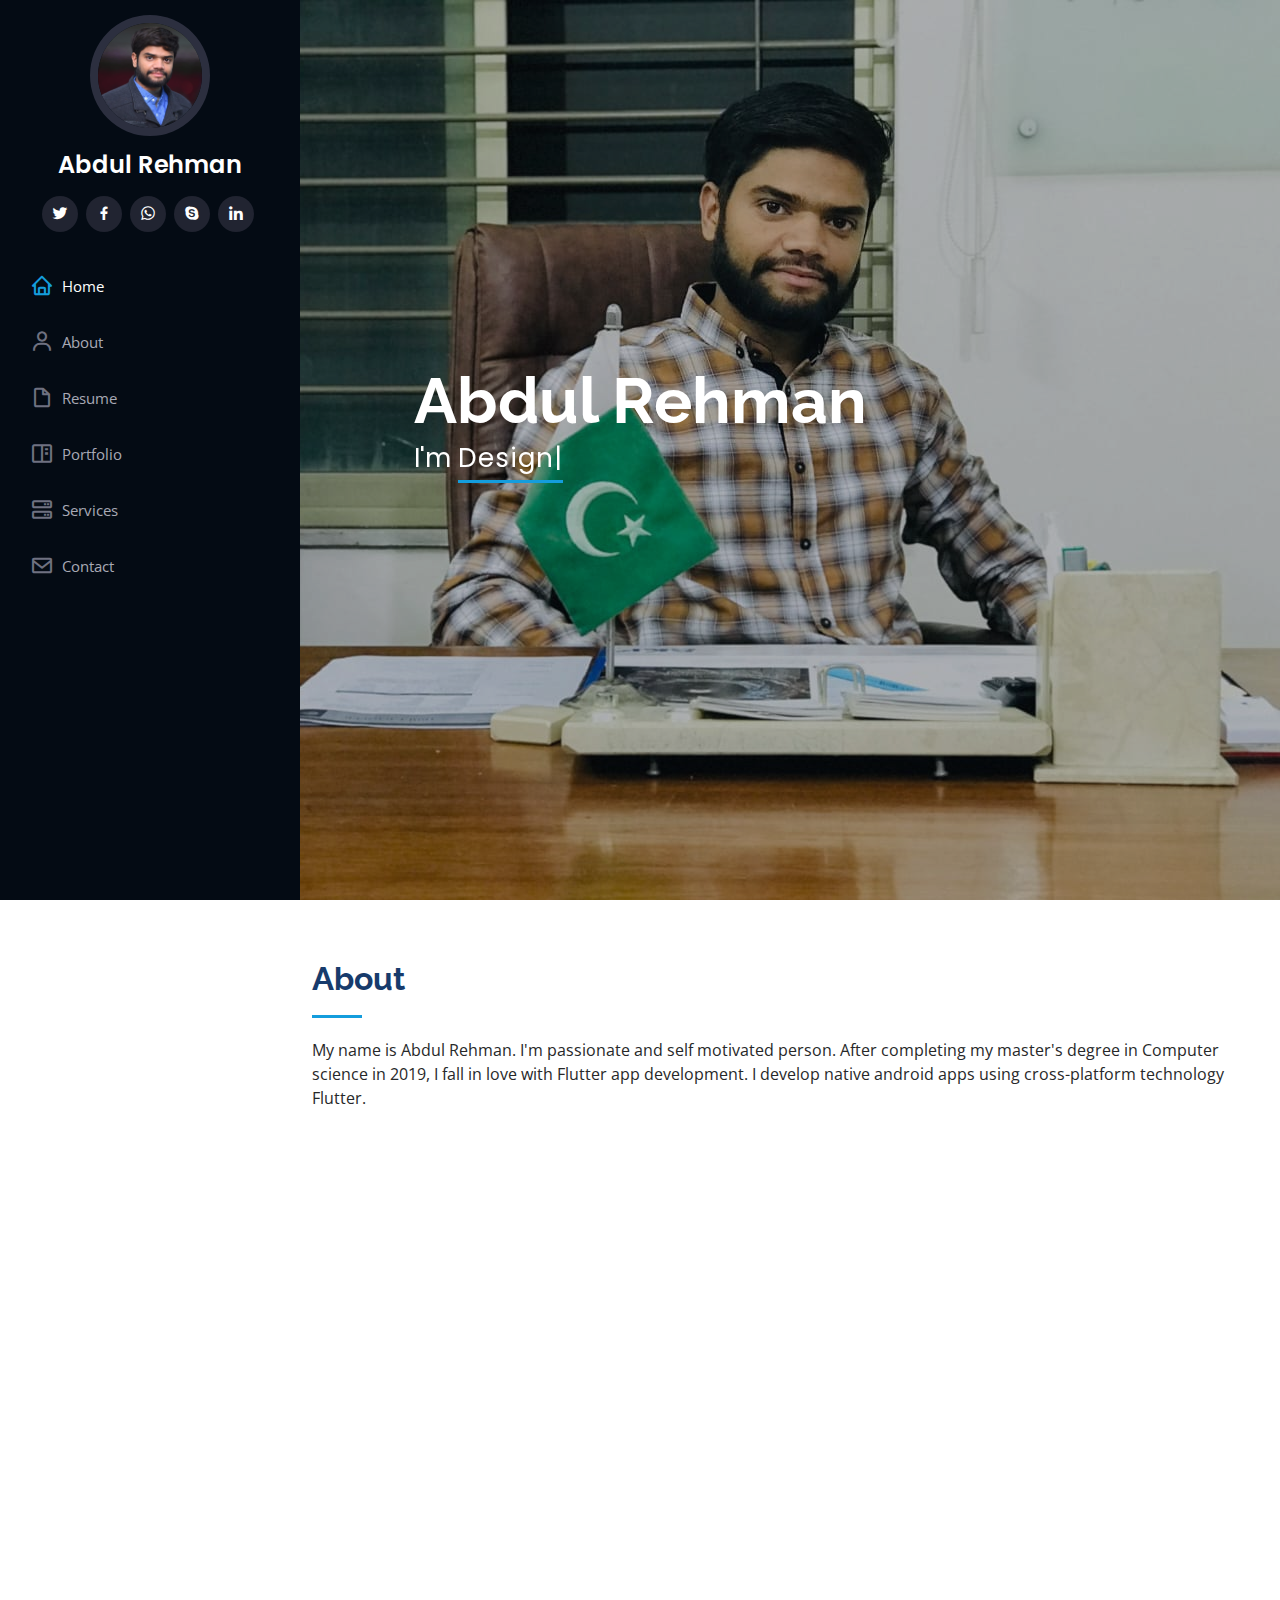
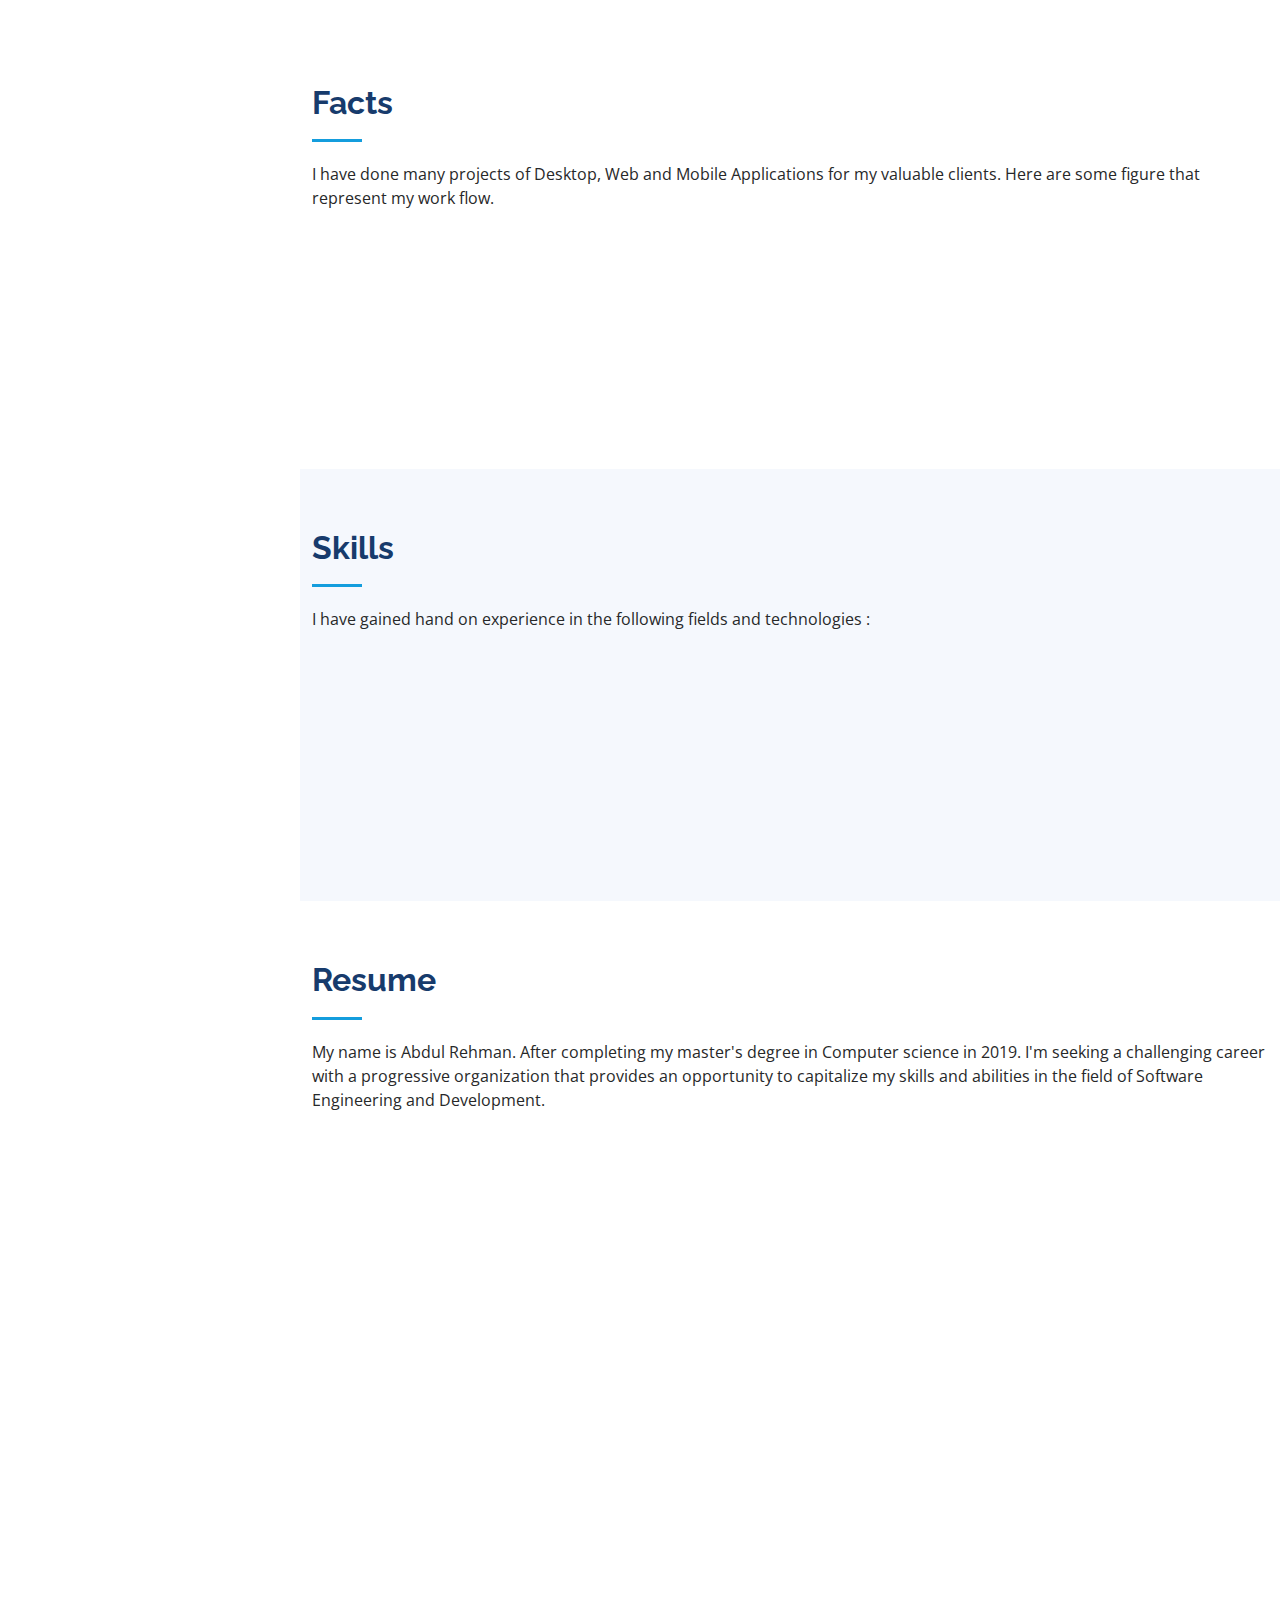
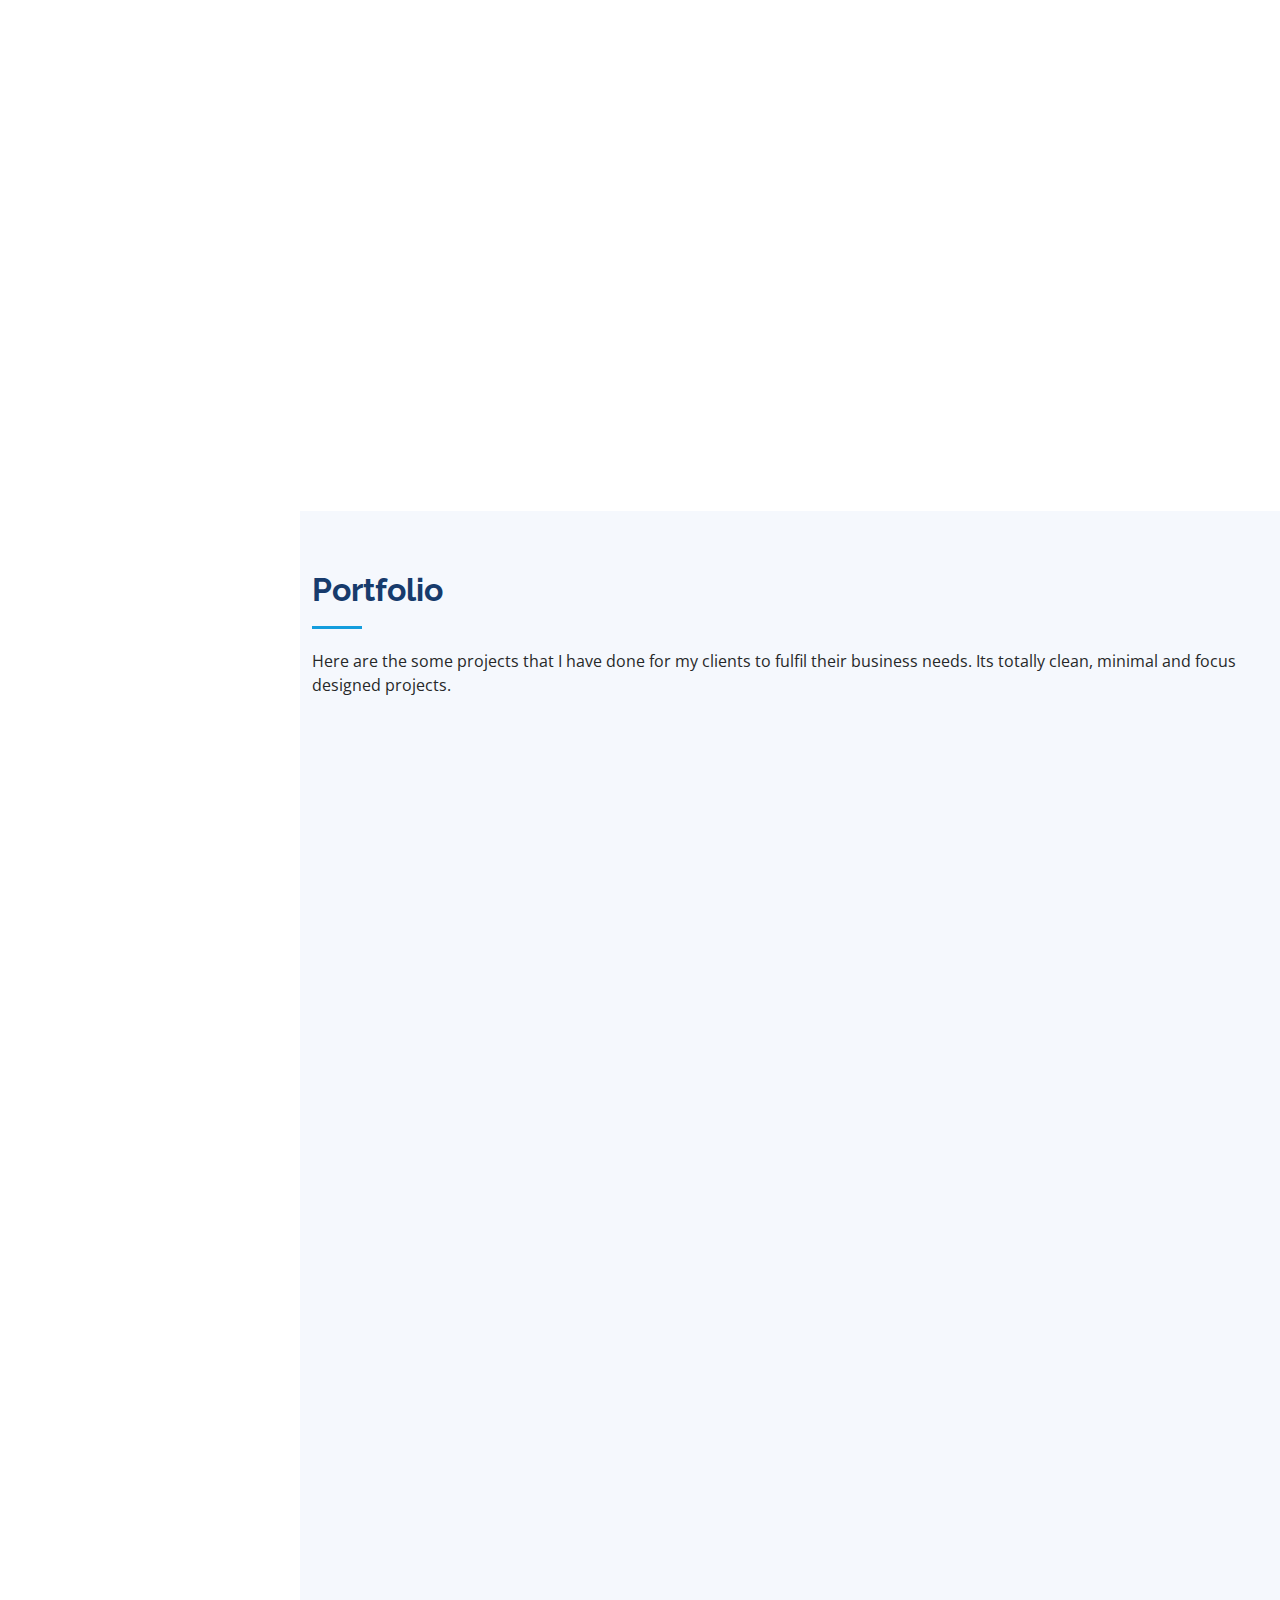
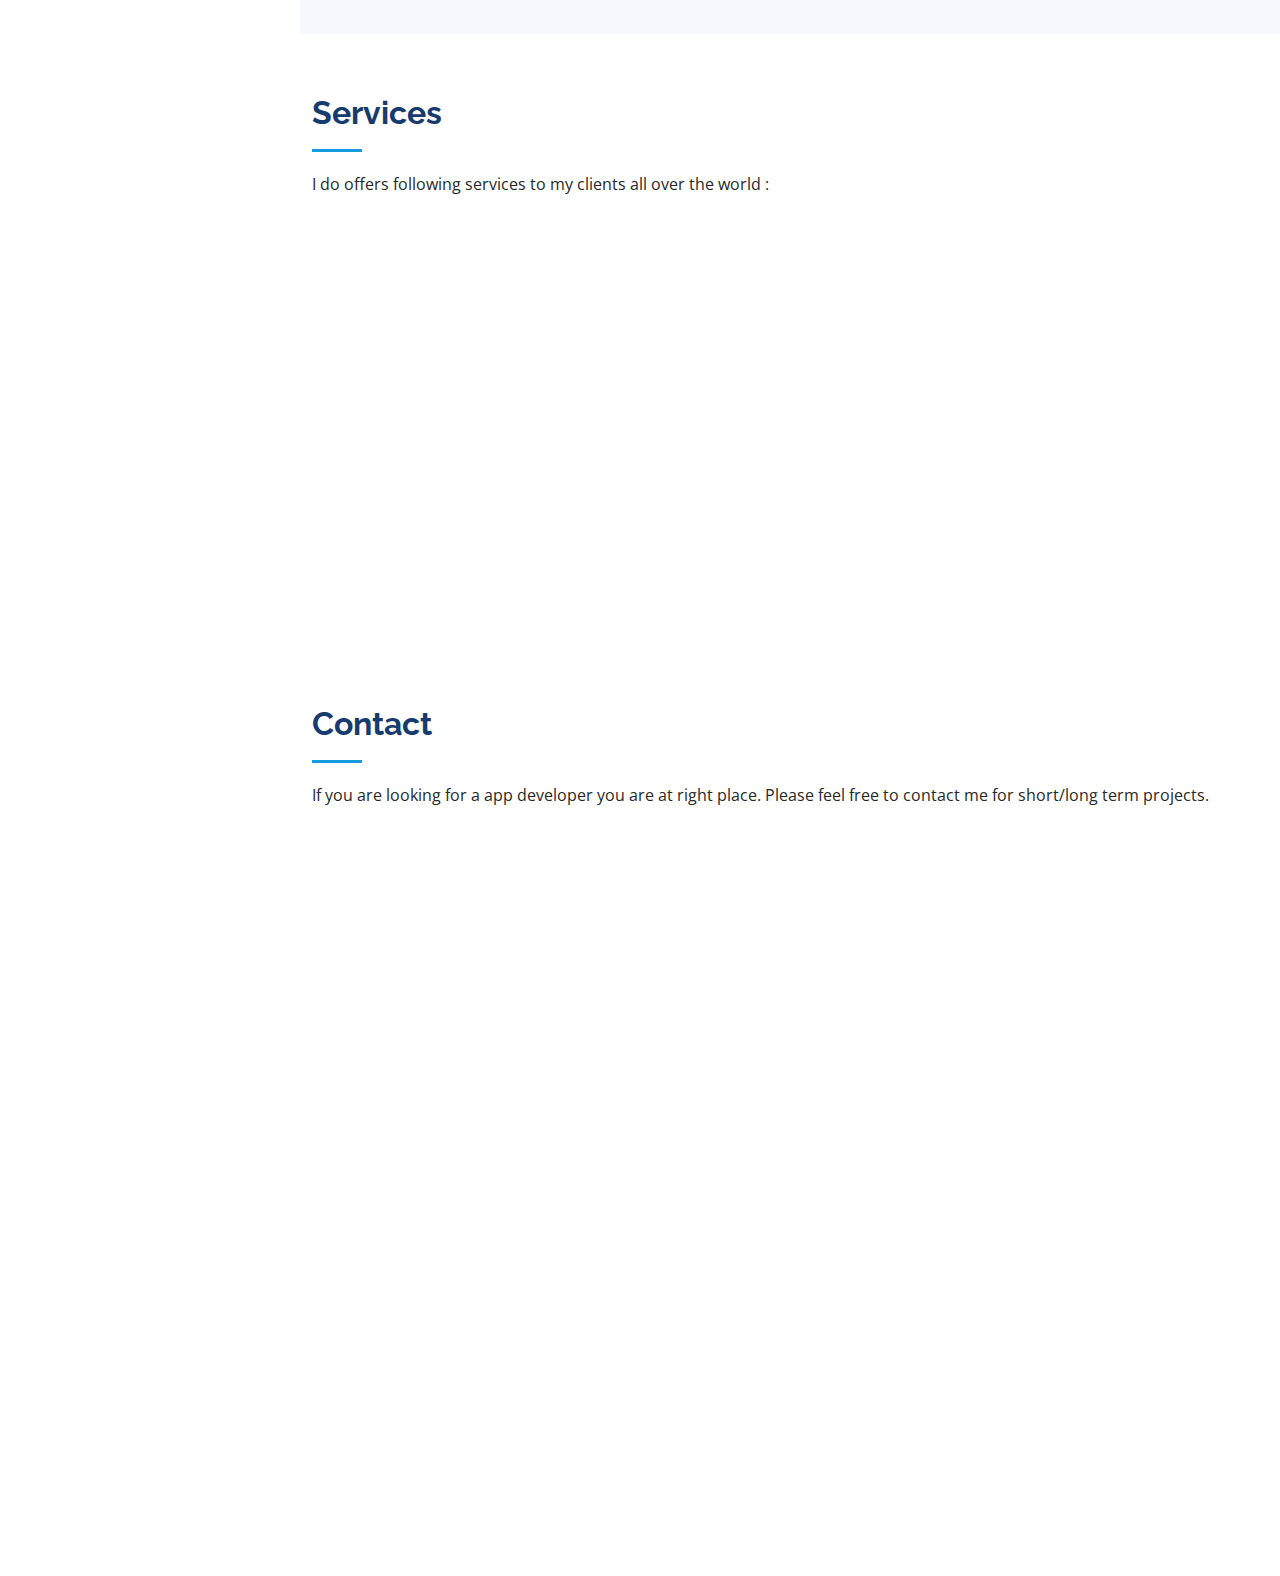
==== commit af9647ef: "add photo" ====
--- a/index.html
+++ b/index.html
@@ -114,7 +114,7 @@
               </div>
             </div>
             <p>
-              I have good knowledge of software engineering concepts and have a strong grip on fundamental programming as well as programming techniques. I'm good in OOP, Datastructure, Database, Design, Coding and graphic. 
+              I have good knowledge of software engineering concepts and have a strong grip on fundamental programming as well as programming techniques. I'm good in OOP, Datastructure, Database, Design, Coding and Graphics. 
               I'm seeking a challenging career with a progressive organization that
 provides an opportunity to capitalize my skills and abilities in the
 field of Software Engineering and Development.
@@ -261,35 +261,36 @@
               <ul>
                 <li>Okara, Punjab, Pakistan</li>
                 <li>(92) 308-9098067</li>
-                <li>mr.abdulrehman.ar.com</li>
+                <li>mr.abdulrehman.ar.gmail.com</li>
               </ul>
             </div>
 
             <h3 class="resume-title">Education</h3>
             <div class="resume-item">
+              <h4>Master of Computer Science</h4>
+              <h5>2021 - Continue</h5>
+              <p><em>University Of Okara, Okara, Pakistan</em></p>
+              <p>I am doing my MS in computer Science from University of Okara. I choose the machine and deep learning to attain specialization in Emerging Technologies. Currently I am researching on IOT based deep learning models to improve the quality of work in the field of IOT, deep and machine learning.</p>
+            </div>
+            <div class="resume-item">
               <h4>Bechelor of Computer Science</h4>
-              <h5>2019 - 2021</h5>
+              <h5>2015 - 2019</h5>
               <p><em>Bahauddin Zakariya University, Multan, Pakistan</em></p>
               <p>I have done my bechelor in the field of computer science and engineering. I have learned programming, development, database and design very well during my academic session. I passed my final exams with good score.</p>
             </div>
-            <div class="resume-item">
-              <h4>Pre-Engineering  --  Intermediate</h4>
-              <h5>2013 - 2015</h5>
-              <p><em>Govt. Associate College, Okara</em></p>
-              <p>I have done my intermediate with pre engineering subjects and earn good scores in the final examination</p>
-            </div>
+            
           </div>
           <div class="col-lg-6" data-aos="fade-up" data-aos-delay="100">
             <h3 class="resume-title">Professional Experience</h3>
             <div class="resume-item">
-              <h4>Mobile App Developer/h4>
+              <h4>Mobile App Developer</h4>
               <h5>2021 - Present</h5>
-              <p><em>Skills Varian, Okara</em></p>
+              <p><em>Freelancer</em></p>
               <ul>
                 <li>Lead in the design, development, and implementation of the apps, layout, and production communication materials</li>
                 <li>Delegate tasks to the 7 members of the design team and provide counsel on all aspects of the project. </li>
                 <li>Supervise the assessment of all app materials in order to ensure quality and accuracy of the design</li>
-                <li>Oversee the efficient use of production project budgets ranging from $2,000 - $25,000</li>
+                <li>Oversee the efficient use of production project budgets ranging from $500 - $10,000</li>
               </ul>
             </div>
             <div class="resume-item">
@@ -462,8 +463,8 @@
           </div>
           <div class="col-lg-4 col-md-6 icon-box" data-aos="fade-up" data-aos-delay="500">
             <div class="icon"><i class="bi bi-calendar4-week"></i></div>
-            <h4 class="title"><a href="">Graphic Design</a></h4>
-            <p class="description">I will do graphic work like photo editing, logo design, brochure and visiting card designing for your business</p>
+            <h4 class="title"><a href="">Graphics Design</a></h4>
+            <p class="description">I will do Graphics work like photo editing, logo design, brochure and visiting card designing for your business</p>
           </div>
         </div>
 
